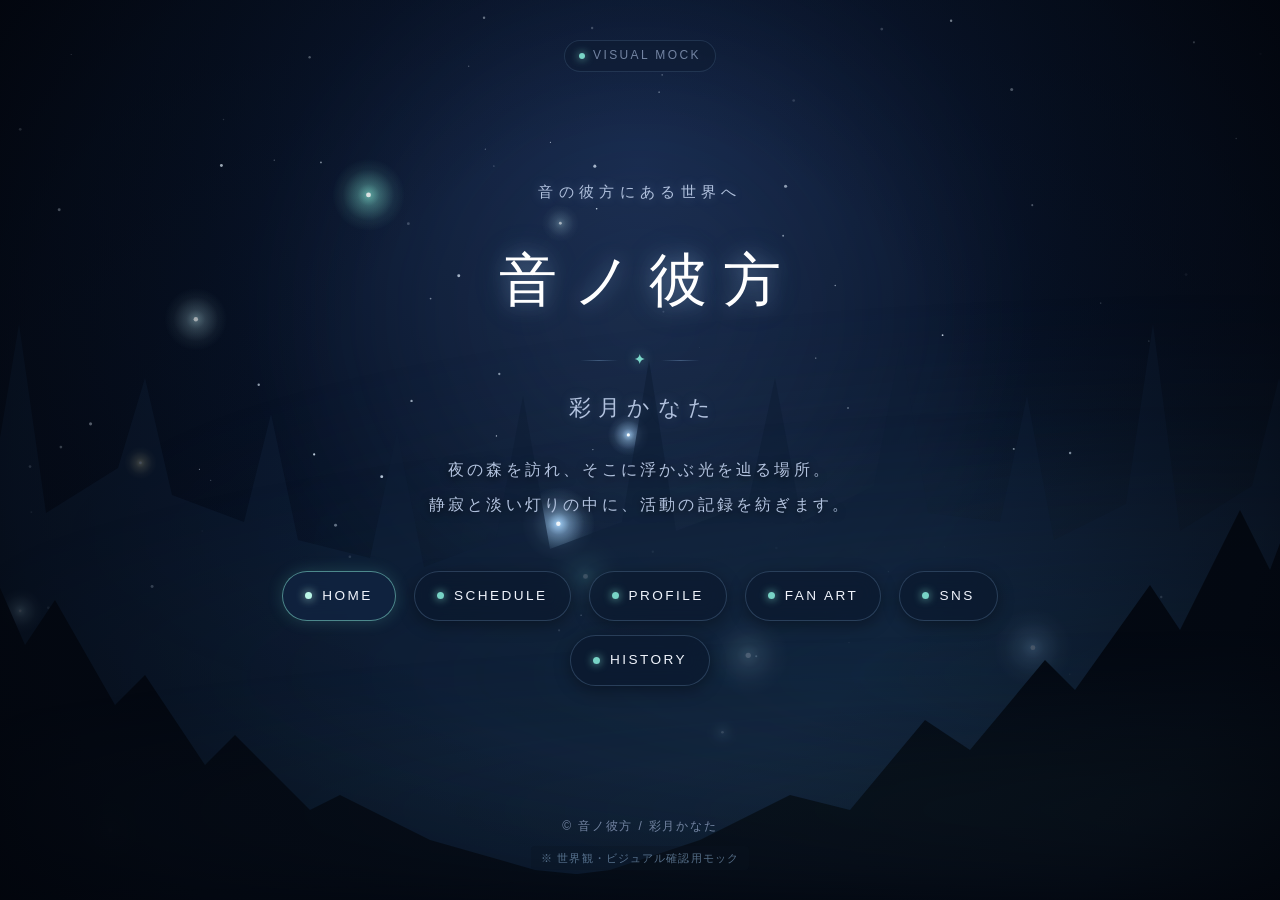
==== specs/001-home/mock.html @ 1731ebee "HOME のモックを specs/001-home/ に移す 一番上に置いていた mock.html・css/style.css・js/main.js を、 specs/001-home/mock.h" ====
<!DOCTYPE html>
<html lang="ja">
<head>
  <meta charset="UTF-8">
  <meta name="viewport" content="width=device-width, initial-scale=1.0">
  <title>音ノ彼方 / 彩月かなた — Official Website</title>
  <style>
/* ==========================================================================
   音ノ彼方 / 彩月かなた — Official Website (HOMEモック用スタイル)
   ========================================================================== */

/* --- 基本リセット & 変数定義 --- */
:root {
  /* 背景・環境カラー */
  --bg-deep-space: #03060f;
  --bg-night-sky: #071022;
  --bg-forest-deep: #050b16;

  /* 木々のシルエットカラー（奥・中・手前） */
  --tree-layer-back: #0e1e36;
  --tree-layer-mid: #081324;
  --tree-layer-front: #030811;

  /* 精霊・光のカラー */
  --spirit-cyan: rgba(140, 245, 225, 0.85);
  --spirit-gold: rgba(255, 240, 160, 0.85);
  --spirit-blue: rgba(170, 210, 255, 0.85);
  --moonlight-glow: rgba(160, 205, 255, 0.12);

  /* テキストカラー（視認性を確保） */
  --text-main: #f0f4fc;
  --text-sub: #b2c2de;
  --text-dim: #7384a2;

  /* ナビゲーション・UI */
  --ui-bg: rgba(10, 22, 42, 0.55);
  --ui-border: rgba(160, 205, 255, 0.2);
  --ui-hover-bg: rgba(24, 48, 86, 0.7);
  --ui-hover-border: rgba(160, 230, 220, 0.6);

  /* フォント指定（明朝体ベースで静寂と幻想的な雰囲気を演出） */
  --font-serif: "Hiragino Mincho ProN", "Yu Mincho", "Noto Serif JP", serif;
  --font-sans: "Hiragino Sans", "Yu Gothic", "Noto Sans JP", -apple-system, BlinkMacSystemFont, sans-serif;

  /* トランジション */
  --transition-normal: 0.35s cubic-bezier(0.25, 1, 0.5, 1);
  --transition-slow: 0.8s cubic-bezier(0.25, 1, 0.5, 1);
}

*,
*::before,
*::after {
  box-sizing: border-box;
  margin: 0;
  padding: 0;
}

html, body {
  width: 100%;
  height: 100%;
  overflow-x: hidden;
  background-color: var(--bg-deep-space);
  color: var(--text-main);
  font-family: var(--font-serif);
  line-height: 1.8;
  -webkit-font-smoothing: antialiased;
  -moz-osx-font-smoothing: grayscale;
}

/* --- 背景シーン（夜の森全体を包むコンテナ） --- */
.forest-scene {
  position: fixed;
  top: 0;
  left: 0;
  width: 100%;
  height: 100%;
  pointer-events: none; /* コンテンツのクリックを邪魔しない */
  overflow: hidden;
  z-index: 1;
}

/* 夜空のベースグラデーション */
.sky-layer {
  position: absolute;
  inset: 0;
  background: radial-gradient(circle at 50% 18%, #112244 0%, #071226 45%, var(--bg-deep-space) 100%);
  z-index: 1;
}

/* 月明かりのやわらかな漏れ */
.moonlight {
  position: absolute;
  top: -10%;
  left: 50%;
  transform: translateX(-50%);
  width: min(800px, 120vw);
  height: min(800px, 120vw);
  background: radial-gradient(circle, var(--moonlight-glow) 0%, rgba(140, 190, 255, 0.05) 45%, transparent 70%);
  border-radius: 50%;
  filter: blur(40px);
  z-index: 2;
  opacity: 0.8;
  animation: moonlightPulse 12s ease-in-out infinite alternate;
}

@keyframes moonlightPulse {
  0% { transform: translateX(-50%) scale(0.95); opacity: 0.7; }
  100% { transform: translateX(-50%) scale(1.05); opacity: 0.95; }
}

/* 星と精霊を描画するCanvas */
#forest-canvas {
  position: absolute;
  top: 0;
  left: 0;
  width: 100%;
  height: 100%;
  z-index: 3;
}

/* --- 霧レイヤー（奥行き感を出す多重レイヤー） --- */
.fog-layer {
  position: absolute;
  inset: 0;
  width: 200%;
  height: 100%;
  background-repeat: repeat-x;
  pointer-events: none;
}

/* 奥の霧 */
.fog-back {
  background: radial-gradient(ellipse 60% 30% at 50% 60%, rgba(80, 140, 180, 0.12) 0%, transparent 80%);
  filter: blur(35px);
  z-index: 4;
  animation: fogDriftBack 45s linear infinite;
}

/* 中間の霧 */
.fog-mid {
  background: radial-gradient(ellipse 70% 35% at 50% 75%, rgba(60, 120, 160, 0.15) 0%, transparent 80%);
  filter: blur(25px);
  z-index: 6;
  animation: fogDriftMid 30s linear infinite reverse;
}

/* 手前の淡い霧 */
.fog-front {
  background: radial-gradient(ellipse 80% 25% at 50% 90%, rgba(100, 170, 200, 0.09) 0%, transparent 75%);
  filter: blur(20px);
  z-index: 8;
  animation: fogDriftFront 22s linear infinite;
}

@keyframes fogDriftBack {
  0% { transform: translateX(0); }
  100% { transform: translateX(-50%); }
}

@keyframes fogDriftMid {
  0% { transform: translateX(-50%); }
  100% { transform: translateX(0); }
}

@keyframes fogDriftFront {
  0% { transform: translateX(0); }
  100% { transform: translateX(-50%); }
}

/* --- 木々のシルエット（SVG） --- */
.trees-layer {
  position: absolute;
  bottom: 0;
  left: 0;
  width: 100%;
  height: 100%;
  pointer-events: none;
}

.trees-layer svg {
  position: absolute;
  bottom: 0;
  left: 0;
  width: 100%;
  height: 100%;
  object-fit: cover;
}

/* 奥の木々 */
.trees-back {
  z-index: 5;
  opacity: 0.65;
}

/* 手前の木々（額縁のように左右と下部に配置） */
.trees-front {
  z-index: 7;
  opacity: 0.95;
}

/* 周辺減光（ビジュアルを引き締め、中央のコンテンツに自然と視線を集める） */
.vignette-overlay {
  position: absolute;
  inset: 0;
  background: radial-gradient(circle at 50% 50%, transparent 40%, rgba(3, 7, 15, 0.5) 80%, rgba(2, 5, 12, 0.85) 100%);
  z-index: 9;
  pointer-events: none;
}

/* --- サイトコンテンツ（テキスト・ナビゲーション） --- */
.site-wrapper {
  position: relative;
  z-index: 10;
  min-height: 100vh;
  display: flex;
  flex-direction: column;
  justify-content: space-between;
  align-items: center;
  padding: 40px 24px 28px;
  animation: sceneFadeIn 1.6s cubic-bezier(0.22, 1, 0.36, 1) forwards;
}

/* ページを開いたときの静かな入場アニメーション（夜の森へ入った感覚） */
@keyframes sceneFadeIn {
  0% {
    opacity: 0;
    transform: translateY(10px);
  }
  100% {
    opacity: 1;
    transform: translateY(0);
  }
}

/* ヘッダー */
.site-header {
  width: 100%;
  max-width: 960px;
  text-align: center;
}

.site-badge {
  display: inline-flex;
  align-items: center;
  gap: 8px;
  font-family: var(--font-sans);
  font-size: 0.75rem;
  letter-spacing: 0.2em;
  color: var(--text-dim);
  text-transform: uppercase;
  padding: 4px 14px;
  border-radius: 999px;
  background: rgba(14, 25, 45, 0.4);
  border: 1px solid rgba(140, 185, 230, 0.15);
  backdrop-filter: blur(6px);
  -webkit-backdrop-filter: blur(6px);
}

.badge-spark {
  display: inline-block;
  width: 6px;
  height: 6px;
  border-radius: 50%;
  background: var(--spirit-cyan);
  box-shadow: 0 0 8px var(--spirit-cyan);
  animation: pulseDot 2.5s ease-in-out infinite;
}

@keyframes pulseDot {
  0%, 100% { opacity: 0.4; transform: scale(0.85); }
  50% { opacity: 1; transform: scale(1.2); }
}

/* メイン（ヒーローセクション） */
.hero-content {
  flex: 1;
  display: flex;
  flex-direction: column;
  justify-content: center;
  align-items: center;
  text-align: center;
  max-width: 820px;
  width: 100%;
  margin: 40px 0;
}

/* キャッチコピー */
.hero-catch {
  font-size: 0.95rem;
  letter-spacing: 0.35em;
  color: var(--text-sub);
  margin-bottom: 24px;
  font-weight: 300;
  text-shadow: 0 0 12px rgba(160, 205, 255, 0.3);
}

/* メインタイトル */
.hero-title {
  margin-bottom: 24px;
  display: flex;
  flex-direction: column;
  align-items: center;
  gap: 12px;
}

.title-main {
  display: block;
  font-size: clamp(2.2rem, 6vw, 3.6rem);
  font-weight: 400;
  letter-spacing: 0.28em;
  padding-left: 0.28em; /* letter-spacingの右寄りを中央補正 */
  color: #ffffff;
  text-shadow: 
    0 0 20px rgba(180, 220, 255, 0.4),
    0 0 40px rgba(120, 180, 240, 0.2);
}

.title-divider {
  display: flex;
  align-items: center;
  justify-content: center;
  gap: 16px;
  width: 120px;
  margin: 4px 0;
}

.divider-line {
  flex: 1;
  height: 1px;
  background: linear-gradient(90deg, transparent, rgba(160, 210, 255, 0.3), transparent);
}

.divider-spark {
  color: var(--spirit-cyan);
  font-size: 0.8rem;
  filter: drop-shadow(0 0 6px var(--spirit-cyan));
}

.title-sub {
  display: block;
  font-size: clamp(1rem, 2.6vw, 1.4rem);
  font-weight: 300;
  letter-spacing: 0.32em;
  padding-left: 0.32em;
  color: var(--text-sub);
  text-shadow: 0 0 12px rgba(140, 190, 240, 0.25);
}

/* サイト説明文（余白を意識した静かな文章） */
.hero-desc {
  font-size: clamp(0.85rem, 1.8vw, 1rem);
  letter-spacing: 0.2em;
  color: var(--text-sub);
  line-height: 2.2;
  margin-bottom: 48px;
  max-width: 540px;
  text-shadow: 0 2px 8px rgba(0, 0, 0, 0.7);
}

/* --- ナビゲーション（森に浮かぶ光を辿るUI） --- */
.forest-nav {
  width: 100%;
  max-width: 760px;
}

.nav-list {
  list-style: none;
  display: flex;
  flex-wrap: wrap;
  justify-content: center;
  gap: 14px 18px;
}

.nav-item {
  position: relative;
  display: inline-flex;
  align-items: center;
  gap: 10px;
  padding: 12px 22px;
  color: var(--text-main);
  text-decoration: none;
  font-family: var(--font-sans);
  font-size: 0.85rem;
  letter-spacing: 0.18em;
  background: var(--ui-bg);
  border: 1px solid var(--ui-border);
  border-radius: 999px;
  backdrop-filter: blur(10px);
  -webkit-backdrop-filter: blur(10px);
  box-shadow: 0 4px 16px rgba(0, 0, 0, 0.35);
  transition: all var(--transition-normal);
  cursor: pointer;
}

/* ナビゲーション左横の小さな光の粒（精霊の道標） */
.nav-spirit {
  display: inline-block;
  width: 7px;
  height: 7px;
  border-radius: 50%;
  background: var(--spirit-cyan);
  box-shadow: 0 0 8px var(--spirit-cyan);
  transition: transform var(--transition-normal), box-shadow var(--transition-normal), background-color var(--transition-normal);
}

.nav-item:hover {
  background: var(--ui-hover-bg);
  border-color: var(--ui-hover-border);
  color: #ffffff;
  transform: translateY(-2px);
  box-shadow: 
    0 6px 20px rgba(0, 0, 0, 0.45),
    0 0 15px rgba(120, 220, 200, 0.25);
}

.nav-item:hover .nav-spirit {
  transform: scale(1.4);
  background: #ffffff;
  box-shadow: 0 0 12px #ffffff, 0 0 20px var(--spirit-cyan);
}

/* アクティブ項目（HOME） */
.nav-item.active {
  border-color: rgba(140, 240, 220, 0.5);
  background: rgba(18, 38, 68, 0.7);
  box-shadow: 0 0 16px rgba(100, 210, 190, 0.2);
}

.nav-item.active .nav-spirit {
  background: #bbf7e8;
  box-shadow: 0 0 10px #bbf7e8;
}

/* フォーカス時のアクセシビリティ（キーボード操作対応） */
.nav-item:focus-visible {
  outline: 2px solid var(--spirit-cyan);
  outline-offset: 3px;
}

/* --- フッター --- */
.site-footer {
  width: 100%;
  max-width: 960px;
  text-align: center;
  padding-top: 24px;
}

.footer-copy {
  font-family: var(--font-sans);
  font-size: 0.75rem;
  letter-spacing: 0.15em;
  color: var(--text-dim);
  margin-bottom: 6px;
}

.mock-notice {
  display: inline-block;
  font-family: var(--font-sans);
  font-size: 0.7rem;
  letter-spacing: 0.1em;
  color: rgba(140, 175, 210, 0.6);
  padding: 2px 10px;
  border-radius: 4px;
  background: rgba(10, 20, 35, 0.3);
}

/* --- レスポンシブ対応（スマートフォン・小型画面向け） --- */
@media (max-width: 768px) {
  .site-wrapper {
    padding: 28px 18px 20px;
  }

  .hero-content {
    margin: 24px 0 32px;
  }

  .hero-catch {
    font-size: 0.82rem;
    letter-spacing: 0.25em;
    margin-bottom: 16px;
  }

  .hero-desc {
    font-size: 0.85rem;
    line-height: 2;
    margin-bottom: 36px;
    padding: 0 10px;
  }

  /* スマホではPC用の改行を解除 */
  .pc-only {
    display: none;
  }

  /* スマホでのナビゲーション：押しやすい2列グリッド */
  .nav-list {
    display: grid;
    grid-template-columns: repeat(2, 1fr);
    gap: 12px;
    width: 100%;
    max-width: 380px;
    margin: 0 auto;
  }

  .nav-item {
    justify-content: center;
    padding: 12px 14px;
    font-size: 0.8rem;
    letter-spacing: 0.12em;
    min-height: 46px; /* タップしやすいサイズ */
  }

  /* スマホでは霧のアニメーションやブラーの負荷を軽減 */
  .fog-back {
    filter: blur(20px);
    animation-duration: 60s;
  }

  .fog-mid {
    filter: blur(15px);
    animation-duration: 40s;
  }

  .fog-front {
    display: none; /* スマホでは手前の霧を省略して文字をクリアに */
  }

  .moonlight {
    filter: blur(25px);
    opacity: 0.7;
  }
}

/* --- 視覚負荷軽減（prefers-reduced-motion）対応 --- */
@media (prefers-reduced-motion: reduce) {
  *,
  *::before,
  *::after {
    animation-duration: 0.01ms !important;
    animation-iteration-count: 1 !important;
    transition-duration: 0.01ms !important;
    scroll-behavior: auto !important;
  }

  .site-wrapper {
    opacity: 1 !important;
    transition: none !important;
  }

  .fog-layer {
    animation: none !important;
  }

  .moonlight {
    animation: none !important;
  }
}
  </style>
</head>
<body>

  <!-- ========================================================================
       背景演出: 夜の森（星、月明かり、精霊の光、霧、木々のシルエット）
       ======================================================================== -->
  <div class="forest-scene" aria-hidden="true">
    <!-- 夜空のベースグラデーション -->
    <div class="sky-layer"></div>

    <!-- 上部から差し込む淡い月明かり -->
    <div class="moonlight"></div>

    <!-- 星と浮遊する淡い光（精霊）を描画するCanvas -->
    <canvas id="forest-canvas"></canvas>

    <!-- 奥の霧 -->
    <div class="fog-layer fog-back"></div>

    <!-- 奥の木々シルエット (SVG) -->
    <div class="trees-layer trees-back">
      <svg viewBox="0 0 1440 500" fill="none" preserveAspectRatio="xMidYMax slice" xmlns="http://www.w3.org/2000/svg">
        <path fill="var(--tree-layer-back)" d="
          M0,500 L0,320 
          L25,325 L35,280 L45,325 L65,310 L75,250 L85,315 L110,320 L125,230 L140,325 L170,305 L185,210 L200,315
          L230,290 L245,190 L260,300 L290,280 L305,220 L320,295 L360,270 L375,180 L390,285 L430,260 L445,210
          L460,275 L500,290 L515,230 L530,300 L570,310 L585,240 L600,315 L640,300 L655,220 L670,305 L710,290
          L725,200 L740,295 L780,280 L795,210 L810,290 L850,270 L865,190 L880,285 L920,290 L935,220 L950,300
          L990,280 L1005,180 L1020,295 L1060,270 L1075,210 L1090,285 L1130,290 L1145,195 L1160,300 L1200,280
          L1215,225 L1230,295 L1270,310 L1285,215 L1300,310 L1340,300 L1355,235 L1370,305 L1410,290 L1425,240
          L1440,280 L1440,500 Z" />
      </svg>
    </div>

    <!-- 中間の霧 -->
    <div class="fog-layer fog-mid"></div>

    <!-- 手前の木々シルエット（画面両端から中央を包み込む自然なフレーム構図） (SVG) -->
    <div class="trees-layer trees-front">
      <svg viewBox="0 0 1440 600" fill="none" preserveAspectRatio="xMidYMax slice" xmlns="http://www.w3.org/2000/svg">
        <!-- 左側の木立ちシルエット -->
        <path fill="var(--tree-layer-front)" d="
          M0,600 L0,60
          C15,80 30,120 40,150
          L50,110 L65,170 L75,130 L90,190 L105,150 L120,230
          L130,190 L150,260 L160,220 L180,300 L195,260 L220,350
          L235,310 L260,390 L275,350 L310,430 L330,400 L370,470
          L390,450 L430,510 L450,490 L500,540 L520,530 L580,560
          L650,580 L750,590 L1440,600 Z" />
        
        <!-- 右側の木立ちシルエット -->
        <path fill="var(--tree-layer-front)" d="
          M1440,600 L1440,40
          C1425,70 1410,110 1395,140
          L1385,100 L1370,160 L1355,120 L1340,180 L1325,140 L1310,220
          L1295,180 L1275,250 L1260,210 L1240,290 L1220,250 L1190,340
          L1170,300 L1140,380 L1120,340 L1080,420 L1060,390 L1010,460
          L990,440 L940,500 L910,480 L860,540 L820,530 L760,560
          L700,580 L620,590 L0,600 Z" />

        <!-- 樹木の幹・リアルな針葉樹ディテール（左側主幹） -->
        <path fill="var(--tree-layer-front)" d="
          M40,600 L45,180 L60,110 L75,180 L70,600 Z
          M130,600 L135,240 L145,190 L155,240 L150,600 Z
          M230,600 L235,340 L245,290 L255,340 L250,600 Z" />

        <!-- 樹木の幹・リアルな針葉樹ディテール（右側主幹） -->
        <path fill="var(--tree-layer-front)" d="
          M1400,600 L1395,160 L1380,90 L1365,160 L1370,600 Z
          M1300,600 L1295,230 L1285,170 L1275,230 L1280,600 Z
          M1200,600 L1195,330 L1185,270 L1175,330 L1180,600 Z" />
      </svg>
    </div>

    <!-- 手前の微かな霧 -->
    <div class="fog-layer fog-front"></div>

    <!-- 画面周辺の減光効果（中央の光と文字を際立たせる） -->
    <div class="vignette-overlay"></div>
  </div>

  <!-- ========================================================================
       メインコンテンツ（HOME）
       ======================================================================== -->
  <div class="site-wrapper">
    <!-- ヘッダー（控えめなバッジ） -->
    <header class="site-header">
      <span class="site-badge">
        <span class="badge-spark"></span>
        VISUAL MOCK
      </span>
    </header>

    <!-- ヒーローセクション（メインビジュアル） -->
    <main class="hero-content">
      <p class="hero-catch">音の彼方にある世界へ</p>

      <h1 class="hero-title">
        <span class="title-main">音ノ彼方</span>
        <span class="title-divider">
          <span class="divider-line"></span>
          <span class="divider-spark">✦</span>
          <span class="divider-line"></span>
        </span>
        <span class="title-sub">彩月かなた</span>
      </h1>

      <p class="hero-desc">
        夜の森を訪れ、そこに浮かぶ光を辿る場所。<br class="pc-only">
        静寂と淡い灯りの中に、活動の記録を紡ぎます。
      </p>

      <!-- 主要ナビゲーション（光を辿るメニュー） -->
      <nav class="forest-nav" aria-label="サイト内主要ナビゲーション">
        <ul class="nav-list">
          <li>
            <a href="mock.html" class="nav-item active" aria-current="page">
              <span class="nav-spirit"></span>
              <span class="nav-text">HOME</span>
            </a>
          </li>
          <li>
            <a href="schedule.html" class="nav-item">
              <span class="nav-spirit"></span>
              <span class="nav-text">SCHEDULE</span>
            </a>
          </li>
          <li>
            <a href="profile.html" class="nav-item">
              <span class="nav-spirit"></span>
              <span class="nav-text">PROFILE</span>
            </a>
          </li>
          <li>
            <a href="fanart.html" class="nav-item">
              <span class="nav-spirit"></span>
              <span class="nav-text">FAN ART</span>
            </a>
          </li>
          <li>
            <a href="sns.html" class="nav-item">
              <span class="nav-spirit"></span>
              <span class="nav-text">SNS</span>
            </a>
          </li>
          <li>
            <a href="history.html" class="nav-item">
              <span class="nav-spirit"></span>
              <span class="nav-text">HISTORY</span>
            </a>
          </li>
        </ul>
      </nav>
    </main>

    <!-- フッター -->
    <footer class="site-footer">
      <p class="footer-copy">&copy; 音ノ彼方 / 彩月かなた</p>
      <p class="mock-notice">※ 世界観・ビジュアル確認用モック</p>
    </footer>
  </div>

  <script>
/**
 * 音ノ彼方 / 彩月かなた — Official Website
 * main.js: 背景の星・浮遊する淡い光（精霊）のCanvas演出、および初期化処理
 */

(function () {
  'use strict';

  // 動作軽減設定（アニメーションを抑える設定）の確認
  const prefersReducedMotion = window.matchMedia('(prefers-reduced-motion: reduce)').matches;

  // DOMContentLoaded時の初期化
  document.addEventListener('DOMContentLoaded', () => {
    initForestCanvas();
  });

  // ページ読み込み完了時にフェードイン表示を適用
  window.addEventListener('load', () => {
    // わずかな遅延を置いて自然に森が広がる感覚を演出
    setTimeout(() => {
      document.body.classList.add('is-loaded');
    }, 150);
  });

  /**
   * 背景の星空・浮遊する光（精霊）を制御するCanvas
   */
  function initForestCanvas() {
    const canvas = document.getElementById('forest-canvas');
    if (!canvas) return;

    const ctx = canvas.getContext('2d');
    let width = 0;
    let height = 0;
    let dpr = 1;
    let animationFrameId = null;

    // マウス位置（PCでの緩やかな反応用）
    const mouse = { x: -1000, y: -1000, isHovering: false };

    // 光の精霊の色定義（淡いシアン・月光ブルー・淡い金色）
    const spiritColors = [
      { r: 140, g: 245, b: 225 }, // 淡いシアン（青緑）
      { r: 170, g: 215, b: 255 }, // 月光ブルー
      { r: 255, g: 240, b: 170 }, // 淡い黄金
      { r: 190, g: 235, b: 245 }  // 透き通る白青
    ];

    let stars = [];
    let spirits = [];

    // キャンバスのリサイズ処理
    function resize() {
      dpr = Math.min(window.devicePixelRatio || 1, 2);
      width = window.innerWidth;
      height = window.innerHeight;

      canvas.width = Math.floor(width * dpr);
      canvas.height = Math.floor(height * dpr);
      canvas.style.width = width + 'px';
      canvas.style.height = height + 'px';

      ctx.scale(dpr, dpr);

      initElements();
    }

    // 星と精霊（浮遊する光）の生成
    function initElements() {
      const isMobile = width < 768;

      // 1. 星の生成（画面サイズに応じて数を調整）
      const starCount = isMobile ? 35 : 75;
      stars = [];
      for (let i = 0; i < starCount; i++) {
        stars.push({
          x: Math.random() * width,
          y: Math.random() * (height * 0.75), // 空から木々の上部に散りばめる
          radius: Math.random() * 1.2 + 0.4,
          baseAlpha: Math.random() * 0.6 + 0.2,
          twinkleSpeed: Math.random() * 0.02 + 0.005,
          twinkleAngle: Math.random() * Math.PI * 2
        });
      }

      // 2. 精霊（抽象的な光の球）の生成
      // スマホでは文字の邪魔をしないよう数を控えめに（5個）、PCは12個
      const spiritCount = isMobile ? 5 : 12;
      spirits = [];
      for (let i = 0; i < spiritCount; i++) {
        const color = spiritColors[Math.floor(Math.random() * spiritColors.length)];
        spirits.push({
          x: Math.random() * width,
          y: Math.random() * height * 0.85 + (height * 0.1),
          vx: (Math.random() - 0.5) * 0.3,
          vy: (Math.random() - 0.5) * 0.25 - 0.05, // ほんの少し上向きに漂いやすい
          radius: Math.random() * 2.5 + 2.0,       // 中心光の半径
          glowMultiplier: Math.random() * 6 + 7,   // 光彩の広がり倍率
          color: color,
          alpha: Math.random() * 0.4 + 0.4,
          pulseSpeed: Math.random() * 0.015 + 0.008,
          pulseAngle: Math.random() * Math.PI * 2,
          wanderAngle: Math.random() * Math.PI * 2,
          wanderSpeed: Math.random() * 0.01 + 0.005
        });
      }
    }

    // 星の描画と更新
    function drawStars() {
      for (let i = 0; i < stars.length; i++) {
        const s = stars[i];
        if (!prefersReducedMotion) {
          s.twinkleAngle += s.twinkleSpeed;
        }
        const currentAlpha = Math.max(0.1, s.baseAlpha + Math.sin(s.twinkleAngle) * 0.3);

        ctx.fillStyle = `rgba(225, 240, 255, ${currentAlpha})`;
        ctx.beginPath();
        ctx.arc(s.x, s.y, s.radius, 0, Math.PI * 2);
        ctx.fill();
      }
    }

    // 精霊（淡い光）の描画と更新
    function drawSpirits() {
      for (let i = 0; i < spirits.length; i++) {
        const sp = spirits[i];

        if (!prefersReducedMotion) {
          // ふわふわとたゆたう自然な揺らぎ（ランダムな風の影響）
          sp.wanderAngle += (Math.random() - 0.5) * 0.1;
          sp.vx += Math.cos(sp.wanderAngle) * 0.015;
          sp.vy += Math.sin(sp.wanderAngle) * 0.015;

          // 速度制限（速くなりすぎないように制御）
          const maxSpeed = 0.45;
          const speed = Math.sqrt(sp.vx * sp.vx + sp.vy * sp.vy);
          if (speed > maxSpeed) {
            sp.vx = (sp.vx / speed) * maxSpeed;
            sp.vy = (sp.vy / speed) * maxSpeed;
          }

          // マウスカーソルに対する穏やかな反応（近づくと少しだけ道を譲るように避ける）
          if (mouse.isHovering) {
            const dx = sp.x - mouse.x;
            const dy = sp.y - mouse.y;
            const dist = Math.sqrt(dx * dx + dy * dy);
            const avoidDist = 120;
            if (dist < avoidDist && dist > 0) {
              const force = (avoidDist - dist) / avoidDist;
              sp.vx += (dx / dist) * force * 0.15;
              sp.vy += (dy / dist) * force * 0.15;
            }
          }

          sp.x += sp.vx;
          sp.y += sp.vy;

          // 画面端を越えたときのゆるやかなループ
          const padding = 60;
          if (sp.x < -padding) sp.x = width + padding;
          if (sp.x > width + padding) sp.x = -padding;
          if (sp.y < -padding) sp.y = height + padding;
          if (sp.y > height + padding) sp.y = -padding;

          // 呼吸するような明滅
          sp.pulseAngle += sp.pulseSpeed;
        }

        const currentAlpha = Math.max(0.15, sp.alpha + Math.sin(sp.pulseAngle) * 0.25);
        const glowRadius = sp.radius * sp.glowMultiplier;

        // 外側のやわらかな光彩（グラデーション）
        const glow = ctx.createRadialGradient(
          sp.x, sp.y, 0,
          sp.x, sp.y, glowRadius
        );
        const { r, g, b } = sp.color;
        glow.addColorStop(0, `rgba(${r}, ${g}, ${b}, ${currentAlpha})`);
        glow.addColorStop(0.3, `rgba(${r}, ${g}, ${b}, ${currentAlpha * 0.5})`);
        glow.addColorStop(0.7, `rgba(${r}, ${g}, ${b}, ${currentAlpha * 0.12})`);
        glow.addColorStop(1, `rgba(${r}, ${g}, ${b}, 0)`);

        ctx.fillStyle = glow;
        ctx.beginPath();
        ctx.arc(sp.x, sp.y, glowRadius, 0, Math.PI * 2);
        ctx.fill();

        // 中心の明るい光核
        ctx.fillStyle = `rgba(255, 255, 255, ${Math.min(1, currentAlpha + 0.2)})`;
        ctx.beginPath();
        ctx.arc(sp.x, sp.y, sp.radius * 0.6, 0, Math.PI * 2);
        ctx.fill();
      }
    }

    // アニメーションループ
    function render() {
      ctx.clearRect(0, 0, width, height);

      drawStars();
      drawSpirits();

      if (!prefersReducedMotion) {
        animationFrameId = requestAnimationFrame(render);
      }
    }

    // イベントリスナー設定
    window.addEventListener('resize', resize);

    // PCでのマウスホバー検知
    if (window.innerWidth >= 768) {
      window.addEventListener('mousemove', (e) => {
        mouse.x = e.clientX;
        mouse.y = e.clientY;
        mouse.isHovering = true;
      });

      window.addEventListener('mouseleave', () => {
        mouse.isHovering = false;
        mouse.x = -1000;
        mouse.y = -1000;
      });
    }

    // 初期起動
    resize();
    render();
  }
})();
  </script>
</body>
</html>
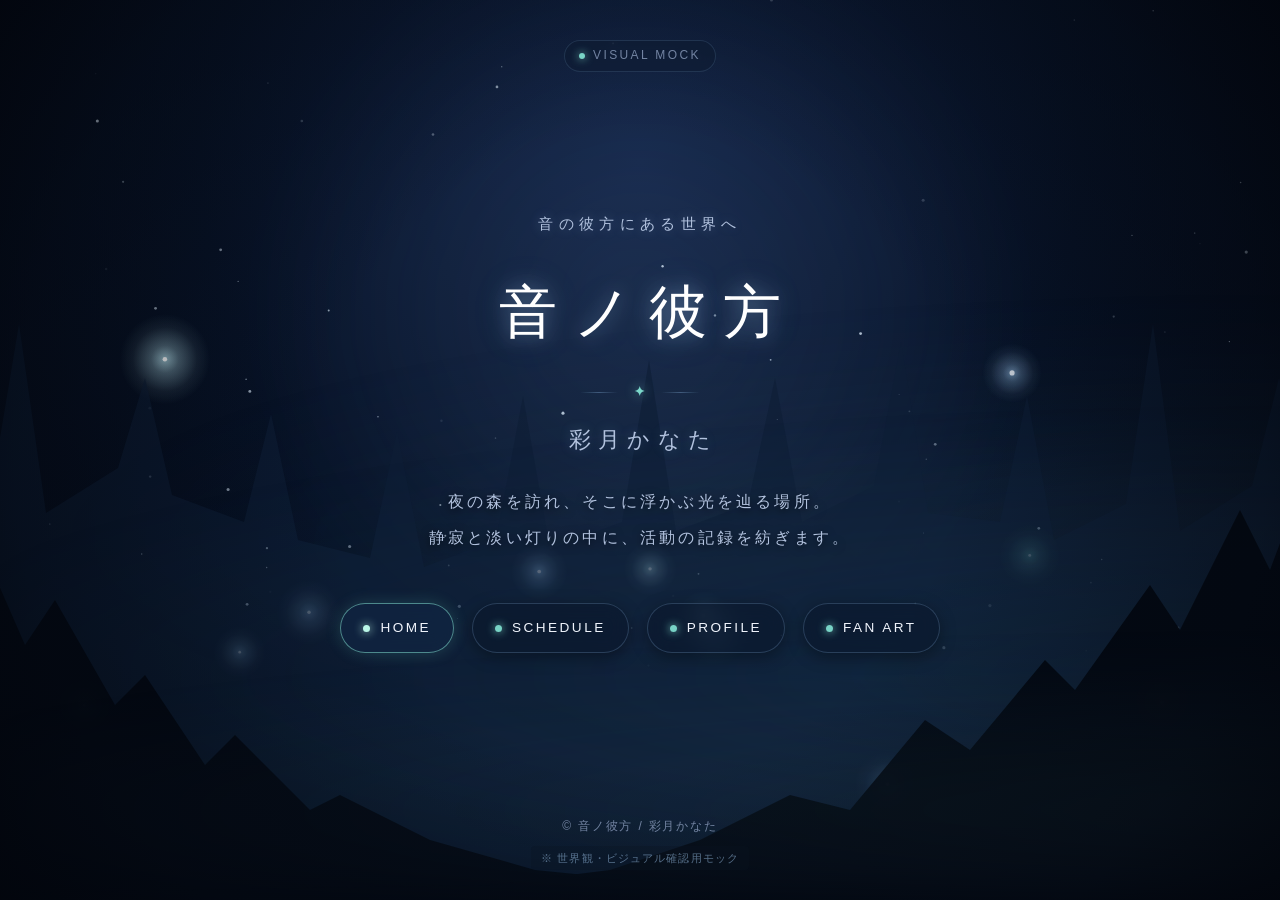
==== commit 9dc60dd3: "Remove SNS and HISTORY links from HOME mock" ====
--- a/specs/001-home/mock.html
+++ b/specs/001-home/mock.html
@@ -695,18 +695,6 @@
               <span class="nav-text">FAN ART</span>
             </a>
           </li>
-          <li>
-            <a href="sns.html" class="nav-item">
-              <span class="nav-spirit"></span>
-              <span class="nav-text">SNS</span>
-            </a>
-          </li>
-          <li>
-            <a href="history.html" class="nav-item">
-              <span class="nav-spirit"></span>
-              <span class="nav-text">HISTORY</span>
-            </a>
-          </li>
         </ul>
       </nav>
     </main>
